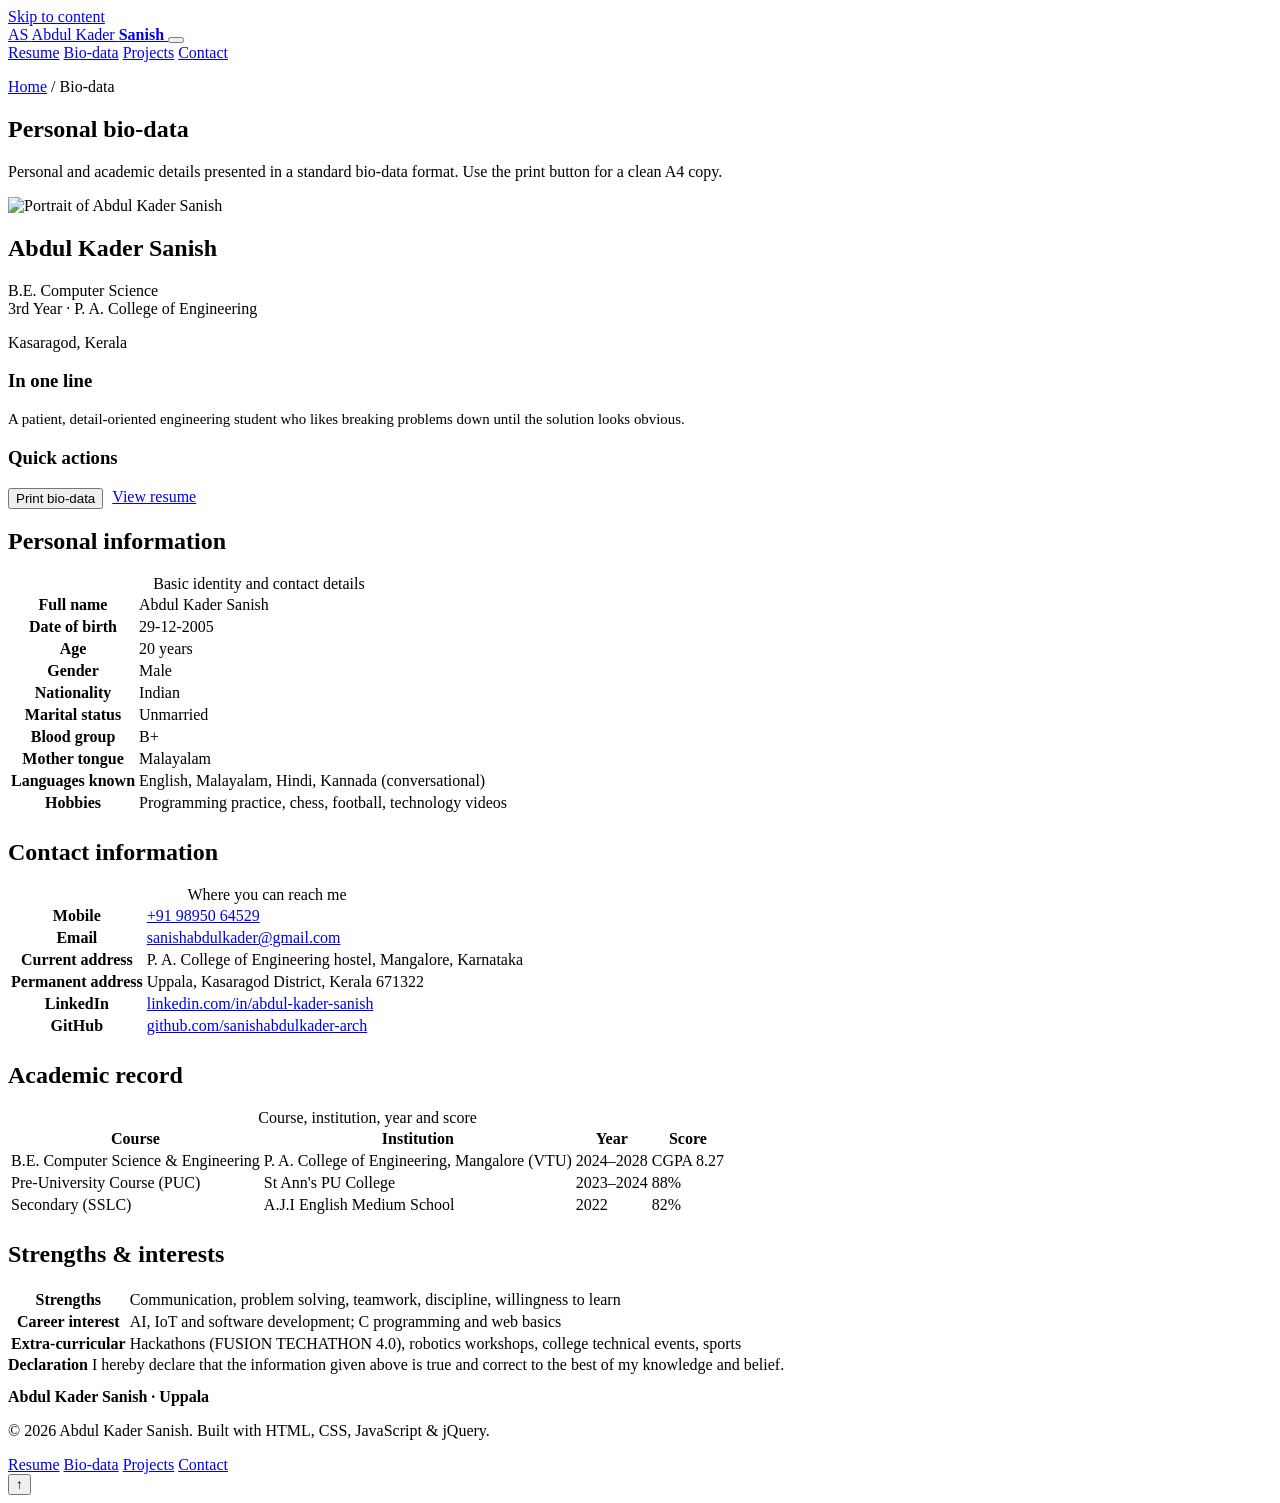
==== biodata.html @ aaf42d79 "upload portfolio websites" ====
<!DOCTYPE html>
<html lang="en" data-theme="dark">
<head>
  <meta charset="UTF-8" />
  <meta name="viewport" content="width=device-width, initial-scale=1.0" />
  <title>Bio-data | Abdul Kader Sanish</title>
  <meta name="description" content="Personal bio-data of Abdul Kader Sanish - B.E. Computer Science Engineering student, Kasaragod, Kerala." />
  <link rel="icon" href="assets/favicon.svg" type="image/svg+xml" />
  <link rel="stylesheet" href="css/style.css?v=7" />
  <script>
    document.documentElement.classList.add("js");
  </script>
</head>
<body>
  <div class="scroll-progress" id="scrollProgress" aria-hidden="true"></div>
  <a class="skip-link" href="#main">Skip to content</a>

  <header class="site-header">
    <div class="container header-inner">
      <a class="brand" href="index.html">
        <span class="brand-mark">AS</span>
        <span class="brand-text">Abdul Kader <strong>Sanish</strong></span>
      </a>

      <button class="nav-toggle" id="navToggle" aria-label="Open menu" aria-expanded="false" aria-controls="primaryNav">
        <span></span><span></span><span></span>
      </button>

      <nav class="nav" id="primaryNav" aria-label="Primary">
        <a href="index.html">Resume</a>
        <a href="biodata.html" class="is-active">Bio-data</a>
        <a href="projects.html">Projects</a>
        <a href="contact.html">Contact</a>
      </nav>
    </div>
  </header>

  <main id="main">
    <section class="page-head">
      <div class="container">
        <p class="crumbs"><a href="index.html">Home</a> / Bio-data</p>
        <h1>Personal bio-data</h1>
        <p>Personal and academic details presented in a standard bio-data format. Use the print button for a clean A4 copy.</p>
      </div>
    </section>

    <section class="section">
      <div class="container">
        <div class="bio-layout">
          <!-- LEFT: photo + quick summary -->
          <aside class="bio-side">
            <div class="bio-photo reveal">
              <img src="assets/photo.jpg" alt="Portrait of Abdul Kader Sanish" width="150" height="150"
                   onerror="this.onerror=null; this.src='assets/avatar.svg';" />
              <h2>Abdul Kader Sanish</h2>
              <p>B.E. Computer Science<br />3rd Year · P. A. College of Engineering</p>
              <p style="margin-top:12px">
                <span class="chip" style="margin:0">Kasaragod, Kerala</span>
              </p>
            </div>

            <div class="card reveal">
              <h3>In one line</h3>
              <p class="muted" style="font-size:.93rem">
                A patient, detail-oriented engineering student who likes breaking problems down until
                the solution looks obvious.
              </p>
            </div>

            <div class="card reveal">
              <h3>Quick actions</h3>
              <div style="display:flex;flex-wrap:wrap;gap:9px;margin-top:12px">
                <button class="btn btn-primary" onclick="window.print()">Print bio-data</button>
                <a class="btn btn-ghost" href="index.html">View resume</a>
              </div>
            </div>
          </aside>

          <!-- RIGHT: data tables -->
          <div>
            <div class="table-card reveal" style="margin-bottom:24px">
              <h2>Personal information</h2>
              <table class="data-table">
                <caption>Basic identity and contact details</caption>
                <tbody>
                  <tr><th scope="row">Full name</th><td>Abdul Kader Sanish</td></tr>
                  <tr><th scope="row">Date of birth</th><td>29-12-2005</td></tr>
                  <tr><th scope="row">Age</th><td>20 years</td></tr>
                  <tr><th scope="row">Gender</th><td>Male</td></tr>
                  <tr><th scope="row">Nationality</th><td>Indian</td></tr>
                  <tr><th scope="row">Marital status</th><td>Unmarried</td></tr>
                  <tr><th scope="row">Blood group</th><td>B+</td></tr>
                  <tr><th scope="row">Mother tongue</th><td>Malayalam</td></tr>
                  <tr><th scope="row">Languages known</th><td>English, Malayalam, Hindi, Kannada (conversational)</td></tr>
                  <tr><th scope="row">Hobbies</th><td>Programming practice, chess, football, technology videos</td></tr>
                </tbody>
              </table>
            </div>

            <div class="table-card reveal" style="margin-bottom:24px">
              <h2>Contact information</h2>
              <table class="data-table">
                <caption>Where you can reach me</caption>
                <tbody>
                  <tr><th scope="row">Mobile</th><td><a href="tel:+919895064529">+91 98950 64529</a></td></tr>
                  <tr><th scope="row">Email</th><td><a href="mailto:sanishabdulkader@gmail.com">sanishabdulkader@gmail.com</a></td></tr>
                  <tr><th scope="row">Current address</th><td>P. A. College of Engineering hostel, Mangalore, Karnataka</td></tr>
                  <tr><th scope="row">Permanent address</th><td>Uppala, Kasaragod District, Kerala 671322</td></tr>
                  <tr><th scope="row">LinkedIn</th><td><a href="https://linkedin.com/in/abdul-kader-sanish" target="_blank" rel="noopener">linkedin.com/in/abdul-kader-sanish</a></td></tr>
                  <tr><th scope="row">GitHub</th><td><a href="https://github.com/sanishabdulkader-arch" target="_blank" rel="noopener">github.com/sanishabdulkader-arch</a></td></tr>
                </tbody>
              </table>
            </div>

            <div class="table-card reveal" style="margin-bottom:24px">
              <h2>Academic record</h2>
              <table class="data-table">
                <caption>Course, institution, year and score</caption>
                <thead>
                  <tr>
                    <th scope="col">Course</th>
                    <th scope="col">Institution</th>
                    <th scope="col">Year</th>
                    <th scope="col">Score</th>
                  </tr>
                </thead>
                <tbody>
                  <tr><td>B.E. Computer Science &amp; Engineering</td><td>P. A. College of Engineering, Mangalore (VTU)</td><td>2024–2028</td><td>CGPA 8.27</td></tr>
                  <tr><td>Pre-University Course (PUC)</td><td>St Ann's PU College</td><td>2023–2024</td><td>88%</td></tr>
                  <tr><td>Secondary (SSLC)</td><td>A.J.I English Medium School</td><td>2022</td><td>82%</td></tr>
                </tbody>
              </table>
            </div>

            <div class="table-card reveal">
              <h2>Strengths &amp; interests</h2>
              <table class="data-table">
                <tbody>
                  <tr><th scope="row">Strengths</th><td>Communication, problem solving, teamwork, discipline, willingness to learn</td></tr>
                  <tr><th scope="row">Career interest</th><td>AI, IoT and software development; C programming and web basics</td></tr>
                  <tr><th scope="row">Extra-curricular</th><td>Hackathons (FUSION TECHATHON 4.0), robotics workshops, college technical events, sports</td></tr>
                </tbody>
              </table>
            </div>

            <div class="declaration reveal">
              <strong>Declaration</strong>
              I hereby declare that the information given above is true and correct to the best of my knowledge
              and belief.
              <p style="margin-top:14px; font-weight:600; color:var(--ink)">Abdul Kader Sanish · Uppala</p>
            </div>
          </div>
        </div>
      </div>
    </section>
  </main>

  <footer class="site-footer">
    <div class="container footer-inner">
      <p>© <span id="year">2026</span> Abdul Kader Sanish. Built with HTML, CSS, JavaScript &amp; jQuery.</p>
      <nav class="footer-nav" aria-label="Footer">
        <a href="index.html">Resume</a>
        <a href="biodata.html">Bio-data</a>
        <a href="projects.html">Projects</a>
        <a href="contact.html">Contact</a>
      </nav>
    </div>
  </footer>

  <button class="to-top" id="toTop" aria-label="Back to top">↑</button>

  <script src="js/vendor/jquery.min.js"></script>
  <script src="js/app.js?v=7"></script>
</body>
</html>
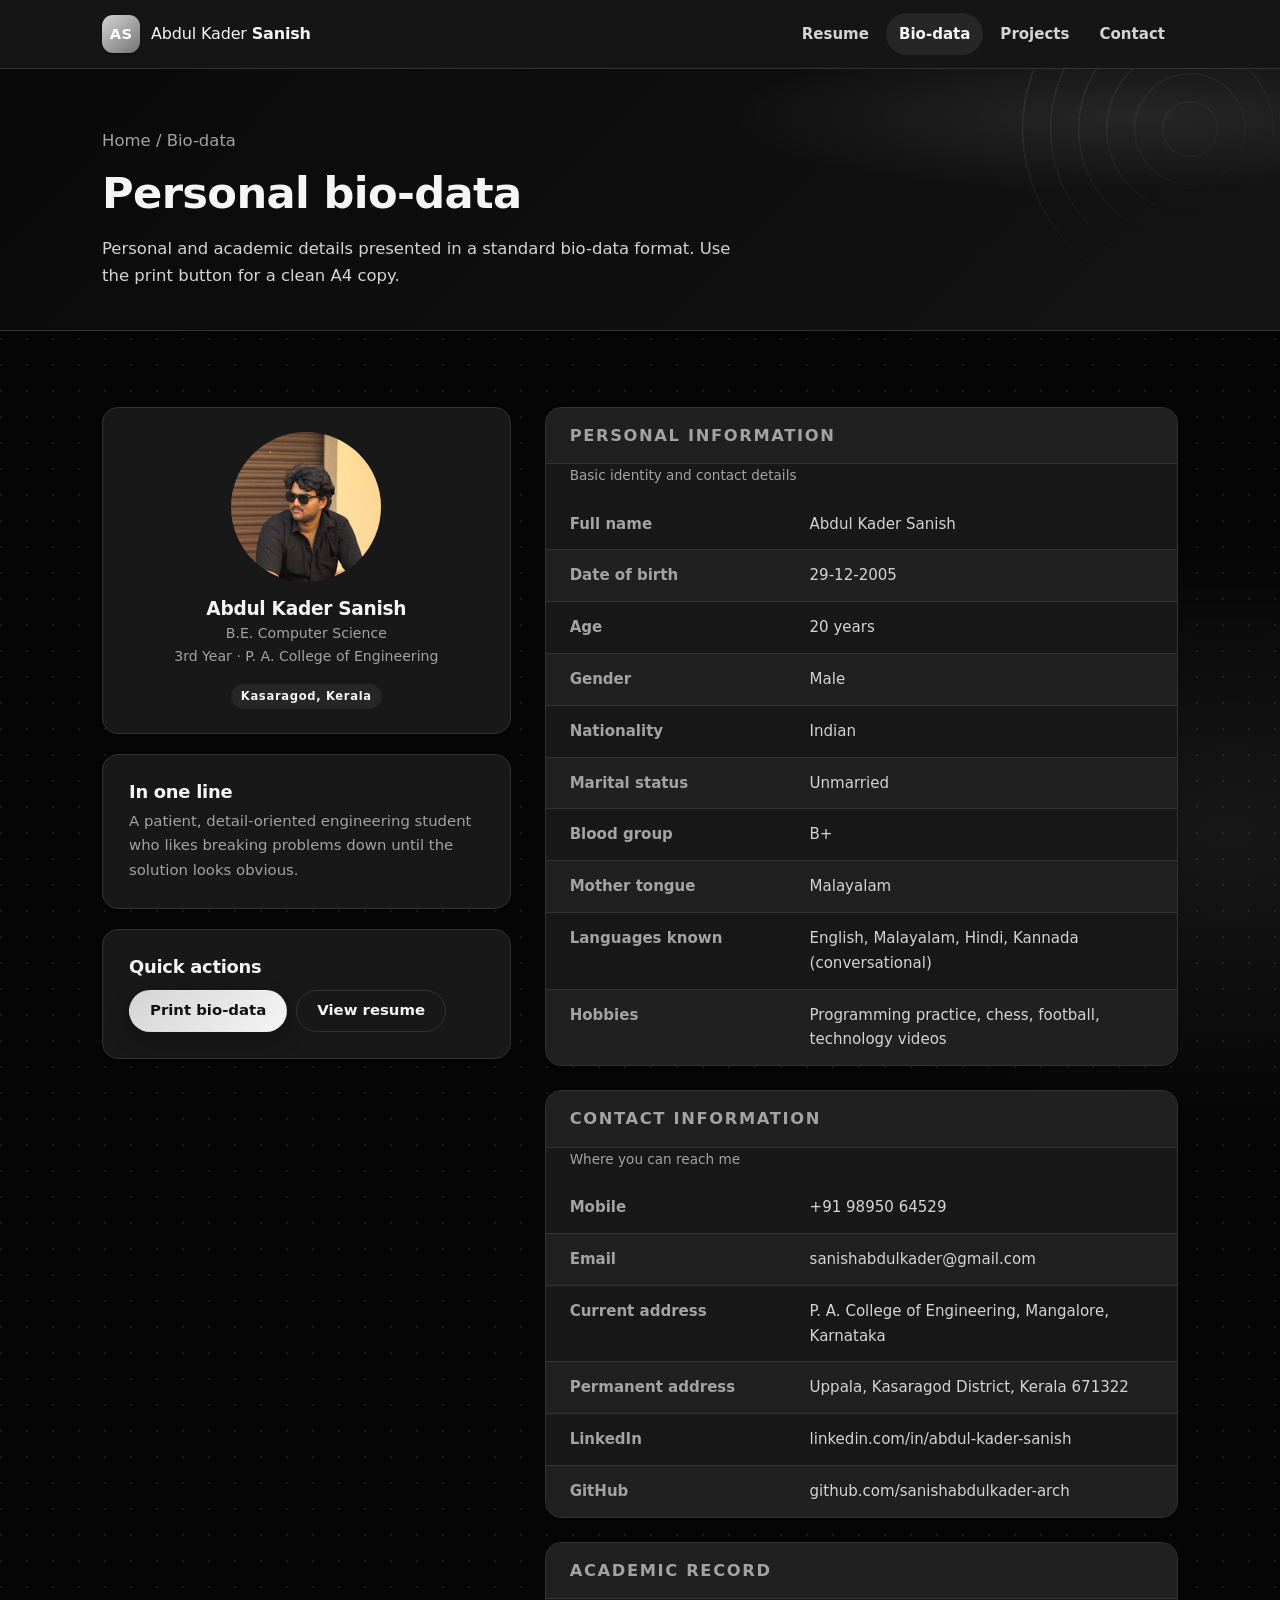
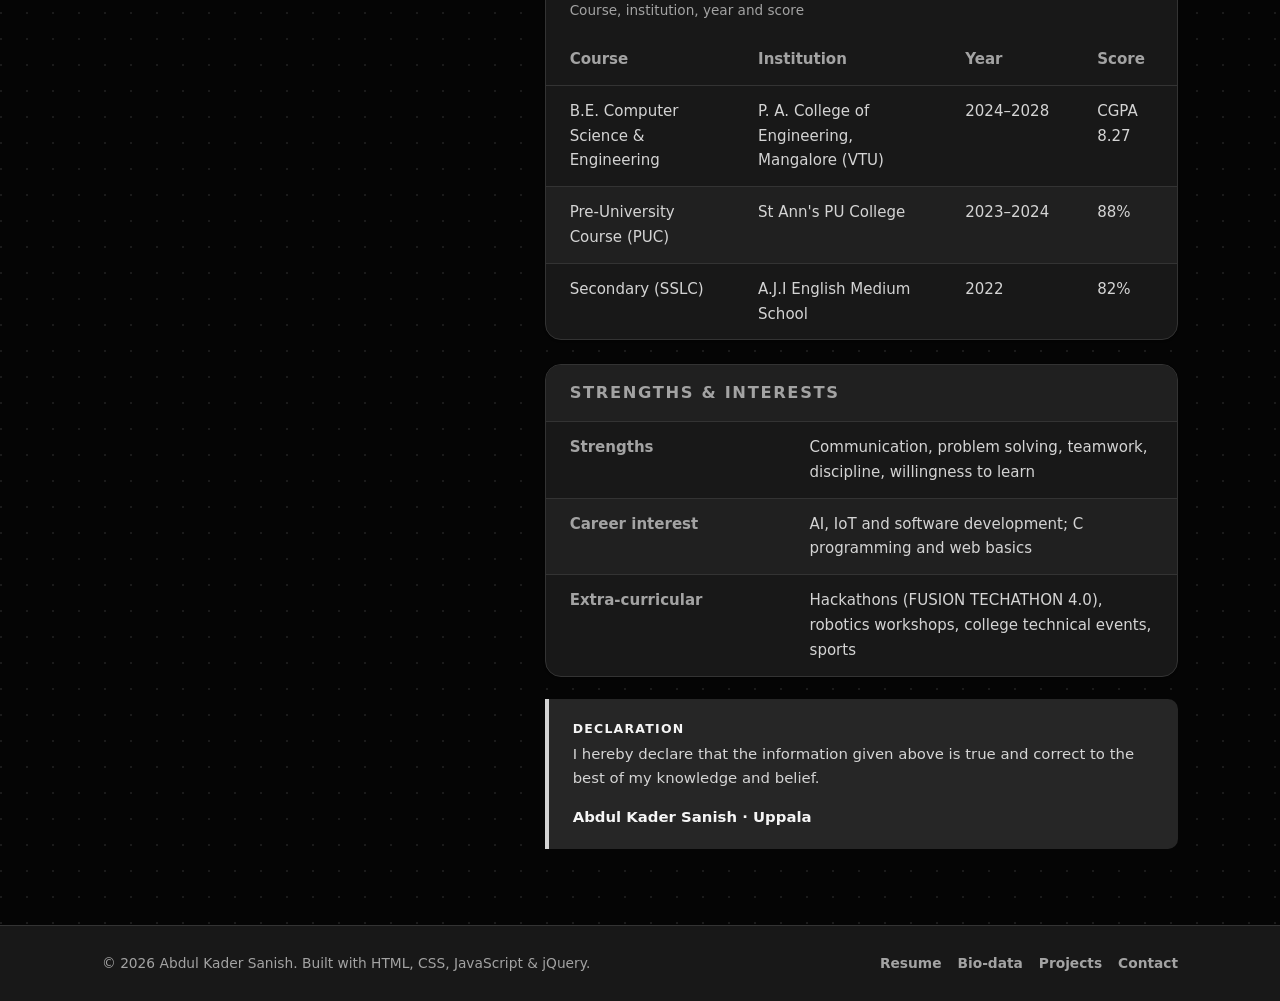
==== commit b7e5853f: "Update current address in biodata.html" ====
--- a/biodata.html
+++ b/biodata.html
@@ -104,7 +104,7 @@
                 <tbody>
                   <tr><th scope="row">Mobile</th><td><a href="tel:+919895064529">+91 98950 64529</a></td></tr>
                   <tr><th scope="row">Email</th><td><a href="mailto:sanishabdulkader@gmail.com">sanishabdulkader@gmail.com</a></td></tr>
-                  <tr><th scope="row">Current address</th><td>P. A. College of Engineering hostel, Mangalore, Karnataka</td></tr>
+                  <tr><th scope="row">Current address</th><td>P. A. College of Engineering, Mangalore, Karnataka</td></tr>
                   <tr><th scope="row">Permanent address</th><td>Uppala, Kasaragod District, Kerala 671322</td></tr>
                   <tr><th scope="row">LinkedIn</th><td><a href="https://linkedin.com/in/abdul-kader-sanish" target="_blank" rel="noopener">linkedin.com/in/abdul-kader-sanish</a></td></tr>
                   <tr><th scope="row">GitHub</th><td><a href="https://github.com/sanishabdulkader-arch" target="_blank" rel="noopener">github.com/sanishabdulkader-arch</a></td></tr>
--- a/css/style.css
+++ b/css/style.css
@@ -0,0 +1,1045 @@
+/* ============================================================
+   Abdul Kader Sanish — personal website
+   Author: (your name)
+   Structure:
+     1. Design tokens / theme
+     2. Base & typography
+     3. Layout helpers
+     4. Header & navigation
+     5. Buttons & chips
+     6. Hero
+     7. Sections, cards, lists
+     8. Skills
+     9. Timeline
+     10. Projects (filter)
+     11. Bio-data table
+     12. Contact form
+     13. Footer & utility
+     14. Animations
+     15. Responsive
+     16. Print
+   ============================================================ */
+
+/* ---------- 1. Design tokens ---------- */
+:root {
+  --bg: #f5f7fb;
+  --bg-alt: #eef2f8;
+  --surface: #ffffff;
+  --surface-2: #fbfcfe;
+  --ink: #0d1b2a;
+  --ink-soft: #33475b;
+  --muted: #64748b;
+  --line: #dfe6ef;
+  --brand: #171717;
+  --brand-strong: #000000;
+  --brand-soft: #e5e5e5;
+  --accent: #525252;
+  --danger: #c02b2b;
+  --shadow-sm: 0 1px 2px rgba(0, 0, 0, .06), 0 4px 12px rgba(0, 0, 0, .05);
+  --shadow-md: 0 10px 30px rgba(0, 0, 0, .10);
+  --deco: rgba(13, 27, 42, .10);
+  --deco-soft: rgba(13, 27, 42, .06);
+  --deco-glow: rgba(13, 27, 42, .055);
+  --deco-dot: rgba(13, 27, 42, .11);
+  --radius: 16px;
+  --radius-sm: 10px;
+  --max: 1120px;
+  --font: "Segoe UI", system-ui, -apple-system, "Helvetica Neue", Arial, sans-serif;
+  --mono: "Cascadia Code", "SFMono-Regular", Consolas, monospace;
+  --header-h: 68px;
+}
+
+html[data-theme="dark"] {
+  --bg: #050505;
+  --bg-alt: #101010;
+  --surface: #181818;
+  --surface-2: #202020;
+  --ink: #f5f5f5;
+  --ink-soft: #d4d4d4;
+  --muted: #a3a3a3;
+  --line: #333333;
+  --brand: #d4d4d4;
+  --brand-strong: #f5f5f5;
+  --brand-soft: #262626;
+  --accent: #737373;
+  --shadow-sm: 0 1px 2px rgba(0, 0, 0, .4);
+  --shadow-md: 0 14px 34px rgba(0, 0, 0, .45);
+  --deco: rgba(255, 255, 255, .10);
+  --deco-soft: rgba(255, 255, 255, .055);
+  --deco-glow: rgba(255, 255, 255, .075);
+  --deco-dot: rgba(255, 255, 255, .085);
+}
+
+/* ---------- 2. Base ---------- */
+* { box-sizing: border-box; }
+
+html { scroll-behavior: smooth; scroll-padding-top: calc(var(--header-h) + 16px); }
+
+body {
+  margin: 0;
+  font-family: var(--font);
+  font-size: 16.5px;
+  line-height: 1.65;
+  color: var(--ink-soft);
+  background-color: var(--bg);
+  background-image:
+    radial-gradient(ellipse 880px 460px at 8% -10%, var(--deco-glow), transparent 70%),
+    radial-gradient(ellipse 760px 420px at 96% 32%, var(--deco-glow), transparent 72%),
+    radial-gradient(circle at 1px 1px, var(--deco-dot) 1.1px, transparent 1.55px);
+  background-size: auto, auto, 26px 26px;
+  background-attachment: scroll;
+  -webkit-font-smoothing: antialiased;
+  transition: background-color .25s ease, color .25s ease;
+}
+
+html[data-theme="dark"] .section-alt {
+  background-color: rgba(16, 16, 16, .78);
+  background-image: linear-gradient(135deg, rgba(255, 255, 255, .025), transparent 55%);
+}
+
+h1, h2, h3, h4 { color: var(--ink); line-height: 1.2; margin: 0 0 .5em; font-weight: 700; letter-spacing: -.015em; }
+h1 { font-size: clamp(2.2rem, 5vw, 3.4rem); }
+h2 { font-size: clamp(1.55rem, 3vw, 2.1rem); }
+h3 { font-size: 1.12rem; }
+h4 { font-size: 1.02rem; }
+p { margin: 0 0 1rem; }
+p:last-child { margin-bottom: 0; }
+a { color: var(--brand); text-decoration: none; }
+a:hover { text-decoration: underline; }
+img { max-width: 100%; display: block; }
+ul, ol { margin: 0 0 1rem; padding-left: 1.15rem; }
+li { margin-bottom: .45rem; }
+strong { color: var(--ink); }
+button { font: inherit; cursor: pointer; }
+
+:focus-visible {
+  outline: 3px solid var(--brand);
+  outline-offset: 3px;
+  border-radius: 4px;
+}
+
+.muted { color: var(--muted); }
+.grad {
+  background: linear-gradient(100deg, var(--brand) 0%, var(--accent) 38%, var(--brand-strong) 50%, var(--accent) 62%, var(--brand) 100%);
+  background-size: 250% 100%;
+  -webkit-background-clip: text;
+  background-clip: text;
+  color: transparent;
+  animation: shimmer 14s linear infinite;
+}
+.eyebrow {
+  display: inline-flex;
+  align-items: center;
+  gap: 10px;
+  font-size: .76rem;
+  font-weight: 700;
+  letter-spacing: .14em;
+  text-transform: uppercase;
+  color: var(--brand);
+  margin: 0 0 .6rem;
+}
+.eyebrow::before {
+  content: "";
+  width: 26px;
+  height: 1px;
+  background: currentColor;
+  opacity: .55;
+}
+.visually-hidden {
+  position: absolute; width: 1px; height: 1px; padding: 0; margin: -1px;
+  overflow: hidden; clip: rect(0 0 0 0); white-space: nowrap; border: 0;
+}
+.skip-link {
+  position: absolute; left: 12px; top: -60px; z-index: 200;
+  background: var(--brand); color: #fff; padding: 10px 16px; border-radius: 8px;
+  transition: top .2s;
+}
+.skip-link:focus { top: 12px; }
+
+/* ---------- 3. Layout ---------- */
+.container { width: 100%; max-width: var(--max); margin: 0 auto; padding: 0 22px; }
+.section { padding: 76px 0; }
+.section-alt { position: relative; background: var(--bg-alt); border-block: 1px solid var(--line); }
+.section-alt::before {
+  content: "";
+  position: absolute;
+  inset: 0;
+  background-image: radial-gradient(circle at 1px 1px, var(--deco-soft) 1px, transparent 1.5px);
+  background-size: 24px 24px;
+  -webkit-mask-image: linear-gradient(90deg, transparent 0%, #000 55%, transparent 100%);
+  mask-image: linear-gradient(90deg, transparent 0%, #000 55%, transparent 100%);
+  pointer-events: none;
+}
+.section-alt > .container { position: relative; z-index: 1; }
+.section-head { margin-bottom: 34px; max-width: 640px; }
+.section-head h2 { margin-bottom: 0; }
+.split { display: grid; grid-template-columns: 1fr 1fr; gap: 44px; }
+/* Allow grid items to shrink below their content's min-content width (long emails, tables). */
+.hero-grid > *, .split > *, .skills-grid > *, .bio-layout > *, .contact-layout > * { min-width: 0; }
+.col-title {
+  font-size: .78rem; letter-spacing: .14em; text-transform: uppercase;
+  color: var(--muted); margin-bottom: 22px;
+}
+
+/* ---------- 4. Header ---------- */
+.site-header {
+  position: sticky; top: 0; z-index: 100;
+  background: color-mix(in srgb, var(--surface) 88%, transparent);
+  backdrop-filter: blur(12px);
+  border-bottom: 1px solid var(--line);
+}
+@supports not (background: color-mix(in srgb, red 50%, blue)) {
+  .site-header { background: var(--surface); }
+}
+.header-inner {
+  display: flex; align-items: center; justify-content: space-between;
+  min-height: var(--header-h); gap: 16px;
+}
+.brand { display: inline-flex; align-items: center; gap: 11px; color: var(--ink); }
+.brand:hover { text-decoration: none; }
+.brand-mark {
+  display: grid; place-items: center;
+  width: 38px; height: 38px; border-radius: 11px;
+  font-weight: 800; font-size: .92rem; letter-spacing: .02em; color: #fff;
+  background: linear-gradient(140deg, var(--brand), var(--accent));
+  box-shadow: var(--shadow-sm);
+}
+.brand-text { font-size: 1rem; letter-spacing: -.01em; }
+.brand-text strong { font-weight: 800; }
+
+.nav { display: flex; align-items: center; gap: 4px; }
+.nav > a {
+  position: relative;
+  padding: 9px 13px; border-radius: 999px;
+  color: var(--ink-soft); font-size: .94rem; font-weight: 600;
+}
+.nav > a:hover { background: var(--brand-soft); color: var(--brand-strong); text-decoration: none; }
+.nav > a.is-active { color: var(--brand-strong); background: var(--brand-soft); }
+
+.nav-toggle {
+  display: none; width: 42px; height: 42px; padding: 0;
+  border: 1px solid var(--line); border-radius: 10px; background: var(--surface);
+}
+.nav-toggle span {
+  display: block; width: 19px; height: 2px; margin: 4px auto;
+  background: var(--ink); border-radius: 2px; transition: transform .25s, opacity .2s;
+}
+.nav-toggle[aria-expanded="true"] span:nth-child(1) { transform: translateY(6px) rotate(45deg); }
+.nav-toggle[aria-expanded="true"] span:nth-child(2) { opacity: 0; }
+.nav-toggle[aria-expanded="true"] span:nth-child(3) { transform: translateY(-6px) rotate(-45deg); }
+
+/* ---------- 5. Buttons & chips ---------- */
+.btn {
+  display: inline-flex; align-items: center; justify-content: center; gap: 8px;
+  padding: 11px 20px; border-radius: 999px; border: 1px solid transparent;
+  font-size: .93rem; font-weight: 700; line-height: 1.2;
+  transition: transform .15s ease, box-shadow .2s ease, background .2s, color .2s;
+  white-space: nowrap;
+}
+.btn:hover { text-decoration: none; transform: translateY(-1px); }
+.btn:active { transform: translateY(0); }
+.btn svg { width: 17px; height: 17px; fill: none; stroke: currentColor; stroke-width: 1.7; stroke-linecap: round; stroke-linejoin: round; }
+.btn-primary {
+  background: linear-gradient(135deg, var(--brand), var(--brand-strong));
+  color: #fff; box-shadow: 0 8px 20px rgba(0, 0, 0, .28);
+}
+.btn-primary:hover { box-shadow: 0 12px 26px rgba(0, 0, 0, .34); }
+html[data-theme="dark"] .btn-primary { color: #111; }
+.btn-ghost { background: var(--surface); color: var(--ink); border-color: var(--line); }
+.btn-ghost:hover { border-color: var(--brand); color: var(--brand-strong); }
+.btn-ghost-light { background: rgba(255,255,255,.12); color: #fff; border-color: rgba(255,255,255,.4); }
+.btn-ghost-light:hover { background: rgba(255,255,255,.2); color: #fff; }
+.btn[disabled] { opacity: .6; cursor: not-allowed; transform: none; }
+
+.chip {
+  display: inline-block;
+  align-self: flex-start;
+  padding: 3px 10px; margin-bottom: 10px;
+  font-size: .72rem; font-weight: 700; letter-spacing: .06em;
+  color: var(--brand-strong); background: var(--brand-soft);
+  border-radius: 999px;
+}
+
+/* ---------- 6. Hero ---------- */
+.hero {
+  position: relative; overflow: hidden;
+  padding: 70px 0 76px;
+  background:
+    radial-gradient(900px 420px at 82% -8%, var(--brand-soft), transparent 70%),
+    radial-gradient(700px 380px at 0% 100%, var(--bg-alt), transparent 65%);
+}
+.hero::after {
+  content: "";
+  position: absolute;
+  width: 460px;
+  aspect-ratio: 1;
+  top: -190px;
+  right: max(-140px, calc((100vw - var(--max)) / 2 - 180px));
+  border: 1px solid rgba(255, 255, 255, .09);
+  border-radius: 50%;
+  background: repeating-radial-gradient(circle, transparent 0 38px, rgba(255, 255, 255, .045) 39px 40px);
+  pointer-events: none;
+}
+/* faint dot matrix on the right, fading out towards the middle */
+.hero::before {
+  content: "";
+  position: absolute;
+  inset: 0 0 0 auto;
+  width: min(52%, 620px);
+  background-image: radial-gradient(circle at 1px 1px, var(--deco) 1.2px, transparent 1.75px);
+  background-size: 20px 20px;
+  -webkit-mask-image: radial-gradient(ellipse at 62% 34%, #000 0%, transparent 72%);
+  mask-image: radial-gradient(ellipse at 62% 34%, #000 0%, transparent 72%);
+  opacity: .85;
+  pointer-events: none;
+}
+html[data-theme="light"] .hero::after {
+  border-color: var(--deco);
+  background: repeating-radial-gradient(circle, transparent 0 38px, var(--deco-soft) 39px 40px);
+}
+html[data-theme="dark"] .hero {
+  background:
+    radial-gradient(ellipse at 78% 12%, rgba(255, 255, 255, .10), transparent 28rem),
+    radial-gradient(ellipse at 4% 100%, rgba(255, 255, 255, .045), transparent 32rem),
+    linear-gradient(135deg, #090909, #111111 58%, #080808);
+}
+.hero-grid { position: relative; z-index: 1; display: grid; grid-template-columns: 1.35fr .9fr; gap: 48px; align-items: center; }
+.hero-title { margin-bottom: .18em; }
+.hero-role { display: flex; align-items: center; gap: 9px; font-weight: 600; color: var(--ink-soft); margin-bottom: 1.1rem; }
+.dot { width: 8px; height: 8px; border-radius: 50%; background: var(--brand); box-shadow: 0 0 0 4px var(--brand-soft); }
+.hero-lead { font-size: 1.06rem; max-width: 46ch; color: var(--ink-soft); }
+.hero-actions { display: flex; flex-wrap: wrap; gap: 10px; margin: 26px 0 30px; }
+
+.quick-facts {
+  display: flex; flex-wrap: wrap; gap: 0; margin: 0; padding: 0; list-style: none;
+}
+.quick-facts li {
+  margin: 0; padding: 0 22px;
+  border-left: 1px solid var(--line);
+  display: flex; flex-direction: column;
+}
+.quick-facts li:first-child { padding-left: 0; border-left: 0; }
+.quick-facts strong { font-size: 1.45rem; line-height: 1.1; letter-spacing: -.02em; }
+.quick-facts span { font-size: .76rem; letter-spacing: .1em; text-transform: uppercase; color: var(--muted); }
+
+.hero-card {
+  position: relative;
+  background: var(--surface);
+  border: 1px solid var(--line);
+  border-radius: 22px;
+  padding: 28px;
+  box-shadow: var(--shadow-md);
+}
+.hero-card::before,
+.hero-card::after {
+  content: "";
+  position: absolute;
+  width: 30px;
+  height: 30px;
+  border: 0 solid var(--deco);
+  pointer-events: none;
+}
+.hero-card::before { top: 13px; left: 13px; border-top-width: 1px; border-left-width: 1px; border-radius: 9px 0 0 0; }
+.hero-card::after { bottom: 13px; right: 13px; border-bottom-width: 1px; border-right-width: 1px; border-radius: 0 0 9px 0; }
+.avatar-wrap {
+  position: relative;
+  width: 190px; height: 190px; margin: 0 auto 22px;
+  border-radius: 50%; padding: 5px;
+}
+.avatar-wrap::before {
+  content: "";
+  position: absolute;
+  inset: 0;
+  border-radius: 50%;
+  background: conic-gradient(from 200deg, var(--brand), var(--accent), var(--brand));
+  animation: spin 12s linear infinite;
+}
+.avatar-wrap img { position: relative; z-index: 1; border-radius: 50%; background: var(--surface); object-fit: cover; }
+.contact-list { list-style: none; margin: 0; padding: 0; display: grid; gap: 12px; }
+.contact-list li { display: flex; align-items: center; gap: 11px; margin: 0; font-size: .93rem; min-width: 0; }
+.contact-list svg { flex: 0 0 18px; width: 18px; height: 18px; fill: none; stroke: var(--brand); stroke-width: 1.7; stroke-linecap: round; stroke-linejoin: round; }
+.contact-list a, .contact-list span { color: var(--ink-soft); overflow-wrap: anywhere; }
+.contact-list a:hover { color: var(--brand-strong); }
+.availability {
+  display: inline-flex; align-items: center; gap: 9px;
+  margin-top: 20px; padding: 8px 14px;
+  font-size: .82rem; font-weight: 600; color: var(--brand-strong);
+  background: var(--brand-soft); border-radius: 999px;
+}
+.pulse { position: relative; width: 8px; height: 8px; border-radius: 50%; background: var(--brand); }
+.pulse::after {
+  content: ""; position: absolute; inset: -4px; border-radius: 50%;
+  border: 2px solid var(--brand); opacity: .5; animation: pulse 2s infinite;
+}
+
+/* ---------- 7. Cards & lists ---------- */
+.card {
+  background: var(--surface);
+  border: 1px solid var(--line);
+  border-radius: var(--radius);
+  padding: 26px;
+  box-shadow: var(--shadow-sm);
+  transition: transform .2s ease, box-shadow .2s ease, border-color .2s;
+}
+.card h3 { margin-bottom: .35em; }
+.prose { max-width: 900px; }
+.prose p { font-size: 1.04rem; }
+
+.skills-grid { display: grid; grid-template-columns: 1.25fr .9fr; gap: 40px; align-items: start; }
+.skill-side { display: grid; gap: 20px; }
+
+.tag-list { display: flex; flex-wrap: wrap; gap: 8px; list-style: none; margin: 12px 0 0; padding: 0; }
+.tag-list li {
+  margin: 0; padding: 5px 12px; font-size: .82rem; font-weight: 600;
+  color: var(--ink-soft); background: var(--surface-2);
+  border: 1px solid var(--line); border-radius: 999px;
+}
+.check-list { list-style: none; margin: 10px 0 0; padding: 0; }
+.check-list li { position: relative; padding-left: 26px; margin-bottom: .5rem; font-size: .94rem; }
+.check-list li::before {
+  content: ""; position: absolute; left: 0; top: .42em;
+  width: 14px; height: 8px;
+  border-left: 2px solid var(--brand); border-bottom: 2px solid var(--brand);
+  transform: rotate(-45deg);
+}
+
+/* ---------- 8. Skills ---------- */
+.skill { margin-bottom: 20px; }
+.skill-top { display: flex; justify-content: space-between; align-items: baseline; margin-bottom: 7px; font-size: .93rem; font-weight: 600; color: var(--ink-soft); }
+.skill-top b { color: var(--brand-strong); font-size: .85rem; font-variant-numeric: tabular-nums; }
+.bar { height: 9px; background: var(--line); border-radius: 999px; overflow: hidden; }
+.bar i {
+  display: block; height: 100%; width: 0;
+  border-radius: inherit;
+  background: linear-gradient(90deg, var(--brand), var(--accent));
+  transition: width 1.1s cubic-bezier(.22, .8, .3, 1);
+}
+
+/* ---------- 9. Timeline ---------- */
+.timeline { list-style: none; margin: 0; padding: 0 0 0 26px; position: relative; }
+.timeline::before {
+  content: ""; position: absolute; left: 5px; top: 6px; bottom: 6px; width: 2px;
+  background: linear-gradient(var(--brand), var(--line)); border-radius: 2px;
+}
+.timeline li { position: relative; margin: 0 0 26px; }
+.timeline li::before {
+  content: ""; position: absolute; left: -26px; top: 7px;
+  width: 11px; height: 11px; border-radius: 50%;
+  background: var(--surface); border: 2.5px solid var(--brand);
+}
+.timeline .when {
+  display: inline-block; font-size: .75rem; font-weight: 700; letter-spacing: .07em;
+  text-transform: uppercase; color: var(--brand-strong);
+  background: var(--brand-soft); padding: 2px 9px; border-radius: 999px; margin-bottom: 7px;
+}
+.timeline h4 { margin-bottom: .15em; }
+.timeline .where { color: var(--muted); font-size: .9rem; margin-bottom: .5rem; }
+.timeline ul { margin: 0; padding-left: 18px; }
+.timeline ul li { margin-bottom: .25rem; font-size: .93rem; }
+.timeline ul li::before { display: none; }
+
+/* certifications */
+.cert-grid { display: grid; grid-template-columns: repeat(auto-fit, minmax(min(300px, 100%), 1fr)); gap: 20px; }
+.cert-grid .card { display: flex; flex-direction: column; }
+.cert-grid .card:hover { transform: translateY(-4px); box-shadow: var(--shadow-md); border-color: var(--brand); }
+.cert-grid .card:not(.photo-card) { justify-content: center; }
+
+/* certificate cards that show the whole scanned certificate */
+.cert-grid .card.cert-card {
+  padding: 0;
+  overflow: hidden;
+  justify-content: flex-start;
+}
+.cert-shot {
+  position: relative;
+  display: block;
+  width: 100%;
+  margin: 0;
+  padding: 0;
+  border: 0;
+  border-bottom: 1px solid var(--line);
+  background: #fff;
+  cursor: zoom-in;
+  aspect-ratio: 1500 / 1061;
+  overflow: hidden;
+}
+.cert-shot img {
+  display: block;
+  width: 100%;
+  height: 100%;
+  object-fit: contain;
+  background: #fff;
+  transition: opacity .2s ease;
+}
+.cert-shot::after {
+  content: "";
+  position: absolute;
+  inset: 0;
+  box-shadow: inset 0 0 0 1px rgba(0, 0, 0, .06);
+  pointer-events: none;
+}
+.cert-shot:hover img { opacity: .94; }
+.cert-body {
+  display: flex;
+  flex-direction: column;
+  flex: 1;
+  padding: 20px 22px 24px;
+}
+.cert-card .cert-issuer { margin: 0; font-weight: 600; }
+
+/* full-size certificate viewer */
+.cert-modal {
+  position: fixed;
+  inset: 0;
+  z-index: 200;
+  display: flex;
+  align-items: center;
+  justify-content: center;
+  padding: 22px;
+  background: rgba(0, 0, 0, .84);
+  -webkit-backdrop-filter: blur(8px);
+  backdrop-filter: blur(8px);
+}
+.cert-modal[hidden] { display: none; }
+.cert-modal-inner {
+  display: flex;
+  flex-direction: column;
+  gap: 10px;
+  width: min(1180px, 100%);
+  max-height: 100%;
+  padding: 14px;
+  background: var(--surface);
+  border: 1px solid var(--line);
+  border-radius: 18px;
+  box-shadow: 0 30px 80px rgba(0, 0, 0, .55);
+}
+.cert-modal-head {
+  display: flex;
+  align-items: center;
+  justify-content: space-between;
+  gap: 16px;
+}
+.cert-modal-head p {
+  margin: 0;
+  font-size: .92rem;
+  font-weight: 700;
+  color: var(--ink);
+}
+.cert-modal-actions { display: flex; align-items: center; gap: 12px; }
+.cert-modal-link {
+  font-size: .76rem;
+  font-weight: 700;
+  color: var(--ink-soft);
+  text-decoration: underline;
+  text-underline-offset: 3px;
+  white-space: nowrap;
+}
+.cert-modal-link:hover { color: var(--brand-strong); }
+.cert-modal-close {
+  flex: 0 0 auto;
+  width: 38px;
+  height: 38px;
+  padding: 0;
+  font-size: 1.5rem;
+  line-height: 1;
+  color: var(--ink);
+  background: var(--surface-2);
+  border: 1px solid var(--line);
+  border-radius: 50%;
+  cursor: pointer;
+}
+.cert-modal-close:hover { background: var(--brand-soft); color: var(--brand-strong); }
+.cert-modal-figure {
+  display: flex;
+  align-items: center;
+  justify-content: center;
+  min-height: 0;
+  margin: 0;
+  background: #fff;
+  border-radius: 10px;
+  overflow: hidden;
+}
+.cert-modal-figure img {
+  display: block;
+  width: auto;
+  height: auto;
+  max-width: 100%;
+  max-height: calc(100vh - 158px);
+  object-fit: contain;
+}
+.cert-modal-hint {
+  margin: 0;
+  font-size: .72rem;
+  color: var(--muted);
+  text-align: center;
+}
+body.is-locked { overflow: hidden; }
+
+/* cert / activity card with a reference photo */
+.photo-card { padding: 0; overflow: hidden; }
+.photo-card .card-photo {
+  margin: 0;
+  height: 190px;
+  overflow: hidden;
+  background: var(--surface-2);
+  border-bottom: 1px solid var(--line);
+}
+.photo-card .card-photo img {
+  width: 100%; height: 100%;
+  object-fit: cover;
+  object-position: var(--pos, 50% 50%);
+  transform: scale(1.02);
+  transition: transform .8s cubic-bezier(.22, .8, .3, 1);
+}
+.photo-card:hover .card-photo img { transform: scale(1.08); }
+.photo-card .card-body {
+  flex: 1;
+  padding: 20px 22px 24px;
+}
+
+/* ---------- 10. Page intro + projects ---------- */
+.page-head {
+  position: relative;
+  overflow: hidden;
+  padding: 58px 0 40px;
+  background:
+    radial-gradient(800px 320px at 85% 0%, var(--brand-soft), transparent 70%),
+    var(--bg);
+  border-bottom: 1px solid var(--line);
+}
+.page-head::after {
+  content: "";
+  position: absolute;
+  right: -90px;
+  top: -120px;
+  width: 360px;
+  aspect-ratio: 1;
+  border-radius: 50%;
+  background: repeating-radial-gradient(circle, transparent 0 26px, var(--deco) 27px 28px);
+  -webkit-mask-image: linear-gradient(150deg, #000 10%, transparent 72%);
+  mask-image: linear-gradient(150deg, #000 10%, transparent 72%);
+  pointer-events: none;
+}
+.page-head > .container { position: relative; z-index: 1; }
+html[data-theme="dark"] .page-head {
+  background:
+    radial-gradient(ellipse at 88% 18%, rgba(255, 255, 255, .09), transparent 25rem),
+    linear-gradient(135deg, #090909, #141414);
+}
+.page-head h1 { font-size: clamp(1.9rem, 4vw, 2.7rem); margin-bottom: .35em; }
+.page-head p { max-width: 62ch; font-size: 1.03rem; }
+.crumbs { font-size: .82rem; color: var(--muted); margin-bottom: 14px; }
+.crumbs a { color: var(--muted); }
+.crumbs a:hover { color: var(--brand); }
+
+.filter-bar { display: flex; flex-wrap: wrap; gap: 9px; margin-bottom: 28px; }
+.filter-btn {
+  padding: 8px 17px; border-radius: 999px;
+  border: 1px solid var(--line); background: var(--surface);
+  color: var(--ink-soft); font-size: .88rem; font-weight: 600;
+  transition: all .18s ease;
+}
+.filter-btn:hover { border-color: var(--brand); color: var(--brand-strong); }
+.filter-btn.is-on {
+  background: var(--ink); color: var(--surface); border-color: var(--ink);
+}
+html[data-theme="dark"] .filter-btn.is-on { background: var(--brand); color: #111; border-color: var(--brand); }
+
+.project-grid { display: grid; grid-template-columns: repeat(auto-fill, minmax(min(300px, 100%), 1fr)); gap: 22px; }
+.project {
+  display: flex; flex-direction: column;
+  background: var(--surface); border: 1px solid var(--line);
+  border-radius: var(--radius); overflow: hidden;
+  box-shadow: var(--shadow-sm);
+  transform-style: preserve-3d;
+  transition: transform .25s ease, box-shadow .2s ease, border-color .2s;
+}
+.project:hover {
+  transform: perspective(900px) rotateX(var(--rx, 0deg)) rotateY(var(--ry, 0deg)) translateY(-5px);
+  box-shadow: var(--shadow-md);
+  border-color: var(--brand);
+}
+.project-thumb {
+  position: relative;
+  height: 186px;
+  overflow: hidden;
+  background: linear-gradient(135deg, var(--brand), var(--accent));
+}
+.project-thumb img {
+  width: 100%; height: 100%;
+  object-fit: cover;
+  transform: scale(1.03);
+  transition: transform .7s cubic-bezier(.22, .8, .3, 1);
+}
+.project:hover .project-thumb img { transform: scale(1.09); }
+.project-thumb::after {
+  content: "";
+  position: absolute;
+  inset: 0;
+  background: linear-gradient(180deg, rgba(0, 0, 0, .05) 0%, rgba(0, 0, 0, .3) 55%, rgba(0, 0, 0, .78) 100%);
+  pointer-events: none;
+}
+.project-thumb .thumb-tag {
+  position: absolute;
+  left: 16px; bottom: 13px; z-index: 2;
+  display: inline-flex; align-items: center; gap: 7px;
+  font-size: .67rem; font-weight: 700; letter-spacing: .14em; text-transform: uppercase;
+  color: #f5f5f5;
+  background: rgba(10, 10, 10, .55);
+  border: 1px solid rgba(255, 255, 255, .3);
+  border-radius: 999px;
+  padding: 4px 11px;
+  -webkit-backdrop-filter: blur(6px);
+  backdrop-filter: blur(6px);
+}
+.project-thumb .thumb-tag::before {
+  content: "";
+  width: 6px; height: 6px; border-radius: 50%;
+  background: #f5f5f5;
+  box-shadow: 0 0 0 3px rgba(255, 255, 255, .18);
+}
+.project:nth-child(3n+2) .project-thumb { background: linear-gradient(135deg, #404040, #737373); }
+.project:nth-child(3n+3) .project-thumb { background: linear-gradient(135deg, #171717, #525252); }
+.project-body { padding: 20px 22px 22px; display: flex; flex-direction: column; flex: 1; }
+.project-body h3 { margin-bottom: .4em; }
+.project-role {
+  margin: 0 0 6px;
+  font-size: .74rem; font-weight: 700; letter-spacing: .07em; text-transform: uppercase;
+  color: var(--brand-strong);
+}
+.project-body p { font-size: .92rem; color: var(--muted); }
+.project-meta { display: flex; flex-wrap: wrap; gap: 7px; margin: auto 0 0; padding-top: 12px; }
+.project-meta span {
+  font-size: .73rem; font-weight: 700; letter-spacing: .04em;
+  padding: 3px 9px; border-radius: 6px;
+  background: var(--surface-2); border: 1px solid var(--line); color: var(--ink-soft);
+}
+.project-links { margin-top: auto; display: flex; gap: 16px; font-size: .88rem; font-weight: 700; }
+.project-links a { display: inline-flex; align-items: center; gap: 5px; }
+
+.empty-note {
+  display: none; padding: 30px; text-align: center; color: var(--muted);
+  border: 1px dashed var(--line); border-radius: var(--radius);
+}
+.photo-credit { margin: 22px 0 0; font-size: .78rem; color: var(--muted); }
+.photo-credit a { color: var(--muted); text-decoration: underline; text-underline-offset: 3px; }
+.photo-credit a:hover { color: var(--brand); }
+
+/* ---------- 11. Bio-data ---------- */
+.bio-layout { display: grid; grid-template-columns: 1fr 1.55fr; gap: 34px; align-items: start; }
+.bio-side { position: sticky; top: calc(var(--header-h) + 20px); display: grid; gap: 20px; }
+.bio-photo {
+  background: var(--surface); border: 1px solid var(--line); border-radius: var(--radius);
+  padding: 24px; text-align: center; box-shadow: var(--shadow-sm);
+}
+.bio-photo img { width: 150px; height: 150px; margin: 0 auto 16px; border-radius: 50%; object-fit: cover; }
+.bio-photo h2 { font-size: 1.16rem; margin-bottom: .1em; }
+.bio-photo p { font-size: .88rem; color: var(--muted); }
+
+.table-card { background: var(--surface); border: 1px solid var(--line); border-radius: var(--radius); box-shadow: var(--shadow-sm); overflow: hidden; }
+.table-card h2 {
+  font-size: 1.02rem; letter-spacing: .1em; text-transform: uppercase; color: var(--muted);
+  padding: 18px 24px; margin: 0; border-bottom: 1px solid var(--line); background: var(--surface-2);
+}
+.data-table { width: 100%; border-collapse: collapse; font-size: .94rem; }
+.data-table caption { text-align: left; padding: 0 24px 12px; color: var(--muted); font-size: .85rem; }
+.data-table th, .data-table td { padding: 13px 24px; text-align: left; vertical-align: top; border-bottom: 1px solid var(--line); }
+.data-table tbody tr:last-child th, .data-table tbody tr:last-child td { border-bottom: 0; }
+.data-table th { font-weight: 600; color: var(--muted); }
+.data-table tbody th { width: 38%; }
+.data-table td { color: var(--ink-soft); }
+.data-table th, .data-table td { overflow-wrap: break-word; }
+.data-table td:nth-child(3) { white-space: nowrap; }
+.data-table tbody tr:nth-child(even) { background: var(--surface-2); }
+.data-table a { overflow-wrap: anywhere; }
+
+.declaration {
+  margin-top: 22px; padding: 20px 24px;
+  border-left: 4px solid var(--brand);
+  background: var(--brand-soft); border-radius: 0 var(--radius-sm) var(--radius-sm) 0;
+  font-size: .93rem; color: var(--ink-soft);
+}
+.declaration strong { display: block; margin-bottom: .2em; color: var(--brand-strong); font-size: .78rem; letter-spacing: .1em; text-transform: uppercase; }
+
+/* ---------- 12. Contact ---------- */
+.contact-layout { display: grid; grid-template-columns: 1fr 1.15fr; gap: 34px; align-items: start; }
+.info-list { list-style: none; margin: 0; padding: 0; display: grid; gap: 16px; }
+.info-list li { display: flex; gap: 14px; margin: 0; }
+.info-icon {
+  flex: 0 0 42px; width: 42px; height: 42px; display: grid; place-items: center;
+  border-radius: 12px; background: var(--brand-soft); color: var(--brand-strong);
+}
+.info-icon svg { width: 19px; height: 19px; fill: none; stroke: currentColor; stroke-width: 1.7; stroke-linecap: round; stroke-linejoin: round; }
+.info-list h4 { margin: 0 0 .1em; font-size: .93rem; }
+.info-list p, .info-list a { font-size: .92rem; color: var(--muted); margin: 0; }
+.info-list a { color: var(--brand); }
+
+.form { display: grid; gap: 16px; }
+.field { display: grid; gap: 6px; }
+.field label { font-size: .86rem; font-weight: 700; color: var(--ink); }
+.field label span { color: var(--danger); }
+.field input, .field textarea {
+  width: 100%; padding: 11px 14px;
+  font: inherit; font-size: .94rem; color: var(--ink);
+  background: var(--surface-2);
+  border: 1px solid var(--line); border-radius: var(--radius-sm);
+  transition: border-color .18s, box-shadow .18s;
+}
+.field textarea { min-height: 132px; resize: vertical; }
+.field input:focus, .field textarea:focus {
+  outline: none; border-color: var(--brand);
+  box-shadow: 0 0 0 3px color-mix(in srgb, var(--brand) 18%, transparent);
+}
+.field input.is-invalid, .field textarea.is-invalid { border-color: var(--danger); }
+.error-msg { min-height: 1.05em; font-size: .79rem; font-weight: 600; color: var(--danger); }
+.form-row { display: grid; grid-template-columns: 1fr 1fr; gap: 16px; }
+.form-note { font-size: .8rem; color: var(--muted); }
+.form-status {
+  display: none; padding: 13px 16px; border-radius: var(--radius-sm);
+  font-size: .9rem; font-weight: 600;
+}
+.form-status.ok { display: block; background: #e7f7ee; color: #0f6b3d; border: 1px solid #b9e7cd; }
+.form-status.bad { display: block; background: #fdecec; color: #9b1c1c; border: 1px solid #f5c2c2; }
+html[data-theme="dark"] .form-status.ok { background: #0d3325; color: #74e0a6; border-color: #1c5c40; }
+html[data-theme="dark"] .form-status.bad { background: #3a1414; color: #f4a0a0; border-color: #6b2323; }
+
+/* ---------- 13. CTA band, footer, utilities ---------- */
+.cta-band {
+  position: relative;
+  overflow: hidden;
+  background: linear-gradient(120deg, #111111, #333333);
+  color: #eaf6ff; padding: 48px 0;
+}
+.cta-band::before {
+  content: "";
+  position: absolute;
+  inset: 0;
+  background-image: radial-gradient(circle at 1px 1px, rgba(255, 255, 255, .16) 1.2px, transparent 1.7px);
+  background-size: 22px 22px;
+  -webkit-mask-image: linear-gradient(90deg, transparent 10%, #000 65%, transparent 100%);
+  mask-image: linear-gradient(90deg, transparent 10%, #000 65%, transparent 100%);
+  pointer-events: none;
+}
+.cta-band::after {
+  content: "";
+  position: absolute;
+  right: -70px; top: 50%;
+  width: 260px; aspect-ratio: 1;
+  transform: translateY(-50%);
+  border: 1px solid rgba(255, 255, 255, .14);
+  border-radius: 50%;
+  box-shadow: 0 0 0 22px rgba(255, 255, 255, .03), 0 0 0 46px rgba(255, 255, 255, .02);
+  pointer-events: none;
+}
+.cta-inner { position: relative; z-index: 1; display: flex; flex-wrap: wrap; align-items: center; justify-content: space-between; gap: 24px; }
+.cta-band h2 { color: #fff; margin-bottom: .2em; }
+.cta-band p { margin: 0; color: rgba(255,255,255,.85); }
+.cta-actions { display: flex; flex-wrap: wrap; gap: 10px; }
+.cta-band .btn-primary { background: var(--surface); color: var(--ink); box-shadow: 0 10px 24px rgba(0,0,0,.18); }
+
+.site-footer { background: var(--surface); border-top: 1px solid var(--line); padding: 26px 0; }
+.footer-inner { display: flex; flex-wrap: wrap; align-items: center; justify-content: space-between; gap: 12px; }
+.footer-inner p { margin: 0; font-size: .86rem; color: var(--muted); }
+.footer-nav { display: flex; flex-wrap: wrap; gap: 16px; }
+.footer-nav a { font-size: .86rem; font-weight: 600; color: var(--muted); }
+.footer-nav a:hover { color: var(--brand); }
+
+.to-top {
+  position: fixed; right: 22px; bottom: 22px; z-index: 90;
+  width: 44px; height: 44px; border: 0; border-radius: 50%;
+  background: var(--ink); color: var(--surface);
+  font-size: 1.1rem; box-shadow: var(--shadow-md);
+  opacity: 0; visibility: hidden; transform: translateY(10px);
+  transition: opacity .25s, transform .25s, visibility .25s;
+}
+.to-top.is-on { opacity: 1; visibility: visible; transform: translateY(0); }
+.to-top:hover { background: var(--brand); }
+
+/* ---------- 14. Animations ---------- */
+/* Content is visible by default. Only when JavaScript is running (html.js)
+   do we hide it first, so the page still works if JS fails to load. */
+html.js .reveal { opacity: 0; transform: translateY(18px); transition: opacity .6s ease, transform .6s ease; }
+html.js .reveal.is-visible { opacity: 1; transform: none; }
+
+@keyframes pulse {
+  0% { transform: scale(.6); opacity: .55; }
+  70% { transform: scale(1.35); opacity: 0; }
+  100% { opacity: 0; }
+}
+
+/* ---------- 14b. Extra motion ---------- */
+
+/* thin reading-progress bar along the top edge */
+.scroll-progress {
+  position: fixed;
+  top: 0; left: 0; right: 0;
+  height: 2px;
+  z-index: 150;
+  background: linear-gradient(90deg, var(--accent), var(--brand-strong), var(--accent));
+  transform: scaleX(0);
+  transform-origin: 0 50%;
+  transition: transform .1s linear;
+  pointer-events: none;
+}
+
+/* hero copy enters in a short cascade */
+.hero-copy > * { animation: rise .75s cubic-bezier(.22, .8, .3, 1) both; }
+.hero-copy > *:nth-child(1) { animation-delay: .05s; }
+.hero-copy > *:nth-child(2) { animation-delay: .11s; }
+.hero-copy > *:nth-child(3) { animation-delay: .17s; }
+.hero-copy > *:nth-child(4) { animation-delay: .23s; }
+.hero-copy > *:nth-child(5) { animation-delay: .29s; }
+.hero-copy > *:nth-child(6) { animation-delay: .35s; }
+
+@keyframes rise {
+  from { opacity: 0; transform: translateY(22px); }
+  to   { opacity: 1; transform: none; }
+}
+
+/* small text-focused interactions add motion without keeping content in motion */
+.section-head h2 {
+  position: relative;
+  width: fit-content;
+}
+.section-head h2::after {
+  content: "";
+  display: block;
+  width: 38px;
+  height: 2px;
+  margin-top: 9px;
+  background: linear-gradient(90deg, var(--brand), transparent);
+  transform: scaleX(.55);
+  transform-origin: left;
+  transition: transform .3s ease, width .3s ease;
+}
+.section-head h2:hover::after { width: 66px; transform: scaleX(1); }
+.page-head h1, .hero-title { transition: transform .3s ease; }
+.page-head h1:hover, .hero-title:hover { transform: translateX(3px); }
+.cert-body h3 { transition: transform .25s ease; }
+.cert-card:hover .cert-body h3 { transform: translateX(4px); }
+.tag-list li { transition: transform .2s ease, border-color .2s ease; }
+.tag-list li:hover { transform: translateY(-3px) rotate(-1deg); border-color: var(--brand); }
+.quick-facts strong { display: inline-block; transition: transform .2s ease; }
+.quick-facts li:hover strong { transform: translateY(-3px); }
+.data-table tbody tr { transition: background-color .2s ease, transform .2s ease; }
+.data-table tbody tr:hover { background-color: var(--brand-soft); transform: translateX(3px); }
+
+/* soft spotlight that follows the cursor across the hero */
+.hero-glow {
+  position: absolute;
+  width: 560px;
+  height: 560px;
+  left: var(--mx, 50%);
+  top: var(--my, 50%);
+  transform: translate(-50%, -50%);
+  border-radius: 50%;
+  background: radial-gradient(circle, rgba(255, 255, 255, .10), rgba(255, 255, 255, .03) 45%, transparent 70%);
+  opacity: 0;
+  transition: opacity .35s ease;
+  pointer-events: none;
+}
+.hero:hover .hero-glow { opacity: 1; }
+
+@keyframes shimmer {
+  0%   { background-position: 120% 0; }
+  100% { background-position: -140% 0; }
+}
+
+@keyframes spin {
+  to { transform: rotate(1turn); }
+}
+
+/* arrows in text links slide on hover */
+.muted a, .project-links a { transition: color .2s ease; }
+
+@media (prefers-reduced-motion: reduce) {
+  html { scroll-behavior: auto; }
+  *, *::before, *::after {
+    animation-duration: .001ms !important;
+    animation-iteration-count: 1 !important;
+    transition-duration: .001ms !important;
+  }
+  html.js .reveal { opacity: 1; transform: none; }
+  .hero-glow { display: none; }
+}
+
+/* ---------- 15. Responsive ---------- */
+@media (max-width: 960px) {
+  .hero-grid { grid-template-columns: 1fr; gap: 36px; }
+  .hero-card { max-width: 460px; }
+  .skills-grid, .split, .contact-layout, .bio-layout { grid-template-columns: 1fr; gap: 30px; }
+  .bio-side { position: static; grid-template-columns: 1fr 1fr; align-items: start; }
+  .bio-photo {
+    grid-row: span 2;
+    align-self: stretch;
+    display: flex; flex-direction: column; justify-content: center;
+  }
+  .section { padding: 60px 0; }
+}
+
+@media (max-width: 780px) {
+  .nav-toggle { display: block; }
+  .nav {
+    position: absolute; top: calc(var(--header-h) + 1px); left: 0; right: 0;
+    flex-direction: column; align-items: stretch; gap: 2px;
+    padding: 12px 18px 20px;
+    background: var(--surface); border-bottom: 1px solid var(--line);
+    box-shadow: var(--shadow-md);
+    display: none;
+  }
+  .nav.is-open { display: flex; }
+  .nav > a { padding: 12px 14px; border-radius: 10px; }
+}
+
+@media (max-width: 560px) {
+  body { font-size: 16px; }
+  .section { padding: 48px 0; }
+  .hero { padding: 44px 0 52px; }
+  .hero-card { padding: 22px; }
+  .project-thumb { height: 160px; }
+  .photo-card .card-photo { height: 168px; }
+  .quick-facts { display: grid; grid-template-columns: 1fr 1fr; gap: 14px 0; margin: 0; padding: 0; list-style: none; }
+  .quick-facts li { padding: 0; border-left: 0; }
+  .quick-facts strong { font-size: 1.2rem; }
+  .form-row, .bio-side { grid-template-columns: 1fr; }
+  .bio-photo { grid-row: auto; }
+  .data-table th, .data-table td { padding: 11px 16px; }
+  .data-table th { width: 44%; }
+  .table-card h2 { padding: 16px; }
+  .hero-actions .btn { flex: 1 1 auto; }
+}
+
+/* ---------- 16. Print (resume friendly) ---------- */
+@media print {
+  @page { margin: 14mm; }
+  :root {
+    --bg: #fff; --surface: #fff; --surface-2: #fff;
+    --ink: #000; --ink-soft: #1a1a1a; --muted: #444;
+    --line: #c9c9c9; --brand: #0a5c66; --brand-soft: #f1f1f1; --shadow-sm: none; --shadow-md: none;
+  }
+  body { font-size: 11.2pt; background: #fff; color: #111; }
+  .site-header, .nav, .nav-toggle, .to-top,
+  .hero-actions, .cta-band, .site-footer, .filter-bar,
+  .project-links, .form, .page-head .crumbs, .btn { display: none !important; }
+  .project-thumb, .photo-credit,
+  .hero::before, .hero::after, .page-head::after,
+  .section-alt::before, .hero-card::before, .hero-card::after,
+  .eyebrow::before { display: none !important; }
+  .hero { padding: 0 0 10px; background: none; }
+  .hero-grid { grid-template-columns: 1fr 240px; gap: 24px; }
+  .avatar-wrap { width: 120px; height: 120px; background: none; padding: 0; }
+  .hero-card { border: 0; padding: 0; box-shadow: none; }
+  .section { padding: 12px 0; }
+  .section-alt { background: none; }
+  .card, .table-card { border: 1px solid #ddd; box-shadow: none; break-inside: avoid; }
+  .cert-shot, .cert-modal { display: none !important; }
+  .cert-grid .card.cert-card { padding: 16px; }
+  .cert-body { padding: 0; }
+  .reveal { opacity: 1 !important; transform: none !important; }
+  .bar i { width: var(--w, 70%) !important; }
+  .split, .skills-grid { grid-template-columns: 1fr 1fr; gap: 22px; }
+  .timeline li, .cert-grid .card { break-inside: avoid; }
+  a { color: #111; text-decoration: none; }
+  h1, h2, h3, h4 { color: #000; }
+  .bio-side { position: static; }
+}
